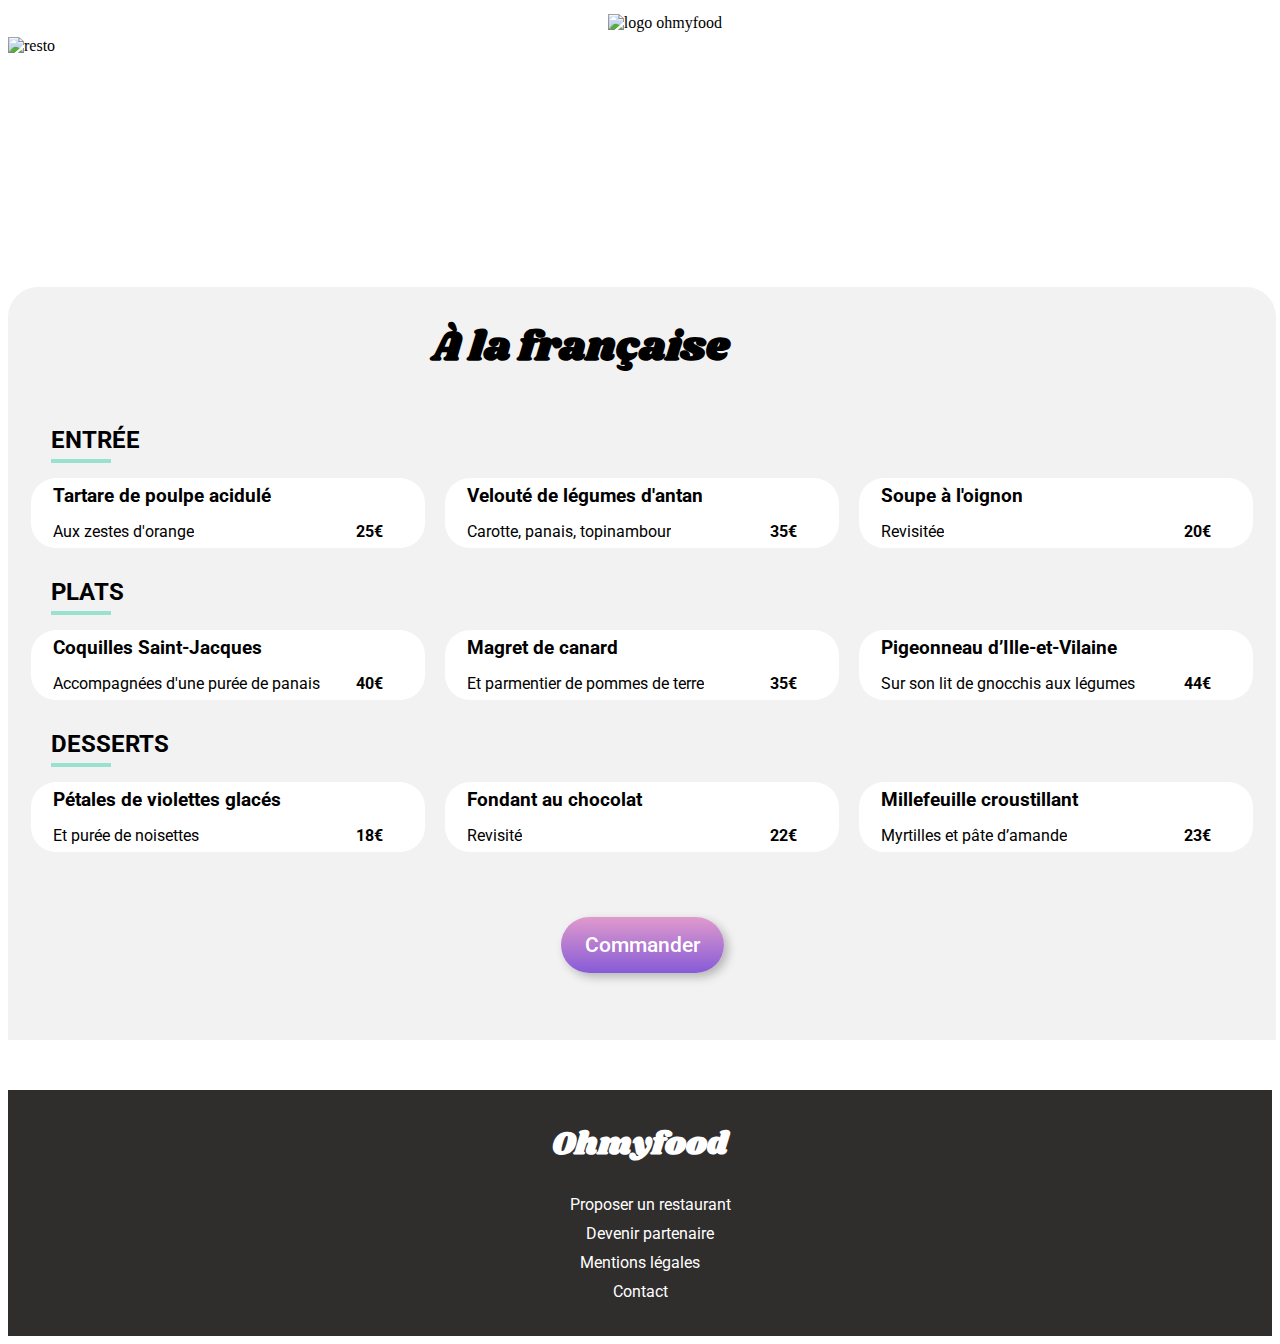
==== a_la_francaise.html @ dc43dd8e "finalisation responsive" ====
<!DOCTYPE html>
<html lang="fr">
    <head>
        <meta charset ="UTF-8"/>
		<link rel="stylesheet" href="https://use.fontawesome.com/releases/v5.15.3/css/all.css" integrity="sha384-SZXxX4whJ79/gErwcOYf+zWLeJdY/qpuqC4cAa9rOGUstPomtqpuNWT9wdPEn2fk" crossorigin="anonymous">
        <link rel="preconnect" href="https://fonts.googleapis.com">
        <link rel="preconnect" href="https://fonts.gstatic.com" crossorigin>
        <link href="https://fonts.googleapis.com/css2?family=Shrikhand&display=swap" rel="stylesheet">
        <link rel="preconnect" href="https://fonts.googleapis.com">
        <link rel="preconnect" href="https://fonts.gstatic.com" crossorigin>
        <link href="https://fonts.googleapis.com/css2?family=Roboto:wght@100;400&family=Shrikhand&display=swap" rel="stylesheet">
        <link rel="stylesheet" href="style.css"/>
        <meta name="viewport" content="width=device-width, initial-scale=1.0">
        <Title>Oh My Food !</Title>
    </head>
    <body>
       
        <header>
            <div class="logo">
               <a href="Accueil.html"><i class="fas fa-arrow-left"></i></a>
                <img  src="logo/ohmyfood@2x.svg " alt="logo ohmyfood" id="logo"/>
            </div>
        </header>    
            <div id="resto">
                <img src="restaurants/toa-heftiba-DQKerTsQwi0-unsplash.jpg" alt="resto" id="resto"/>
            </div>
        
        <section class="justify background_menu">
            <div class="heart title">
                <h1> À la française</h1>
               <div class="color">
                   <i class="far fa-heart"></i>
                   <i class="fas fa-heart"></i>
               </div> 
            </div>
           <div class="bloc_menu">
               
                <h2 class="border_bottom">ENTRÉE</h2>
                
               <div class="carte_menu">  
                    <div class="border_menu">
                        <h3 class="margin-right">Tartare de poulpe acidulé</h3>
                        <div class="price">
                            <p class="ingredient"> Aux zestes d'orange</p> 
                            <p class="price_menu">25€</p>
                        </div>    
                        <div class="check">
                            <div class="menu-icon">
                         <i class="menu-icon-check fas fa-check-circle"></i>
                            </div>
                        </div>
                                     
                    </div>
                    <div  class="border_menu">
                        <h3 class="margin-right">Velouté de légumes d'antan</h3>
                        <div class="price">
                        <p class="ingredient">Carotte, panais, topinambour </p>
                        <p class="price_menu">35€</p>
                        </div>
                        <div class="check">
                            <div class="menu-icon">
                         <i class="menu-icon-check fas fa-check-circle"></i>
                            </div>
                        </div>
                    </div>
                    <div class="border_menu">
                     <h3 class="margin-right" > Soupe à l'oignon</h3>
                        <div class="price">
                            <p class="ingredient"> Revisitée</p>
                            <p class="price_menu">20€</p>
                        </div>
                        <div class="check">
                            <div class="menu-icon">
                            <i class="menu-icon-check fas fa-check-circle"></i>
                            </div>
                        </div>
                    </div>
                </div>
           
                <h2 class="border_bottom">PLATS</h2>

                <div class="carte_menu">
                    <div class="border_menu">
                        <h3> Coquilles Saint-Jacques</h3>
                        <div class="price">
                            <p class="ingredient">Accompagnées d'une purée de panais</p>
                        
                            <p class="price_menu">40€</p>
                        </div>
                        <div class="check">
                            <div class="menu-icon">
                         <i class="menu-icon-check fas fa-check-circle"></i>
                            </div>
                        </div>
                    </div>
                    <div class="border_menu">
                        <h3>Magret de canard</h3>
                        <div class="price">
                         <p class="ingredient">Et parmentier de pommes de terre</p>
                        
                            <p class="price_menu">35€</p>
                        </div>
                        <div class="check">
                            <div class="menu-icon">
                         <i class="menu-icon-check fas fa-check-circle"></i>
                            </div>
                        </div>
                    </div>
                    <div class="border_menu">
                        <h3> Pigeonneau d’Ille-et-Vilaine</h3>
                        <div class="price">
                         <p class="ingredient"> Sur son lit de gnocchis aux légumes</p>
                         <p class="price_menu">44€</p>
                        </div>
                        <div class="check">
                            <div class="menu-icon">
                         <i class="menu-icon-check fas fa-check-circle"></i>
                            </div>
                        </div>
                    </div>   
                 </div>

           
                <h2 class="border_bottom">DESSERTS</h2>

                <div class="carte_menu">
                    <div class="border_menu">
                    
                        <h3>Pétales de violettes glacés</h3>
                        <div class="price">
                        <p class="ingredient"> Et purée de noisettes</p>
            
                        <p class="price_menu">18€</p>
                        </div>
                        <div class="check">
                            <div class="menu-icon">
                            <i class="menu-icon-check fas fa-check-circle"></i>
                            </div>
                        </div>
                    </div>
                    <div class="border_menu">
                        
                        <h3> Fondant au chocolat</h3>
                        <div class="price">
                        <p class="ingredient">  Revisité</p>
                        
                        <p class="price_menu">22€</p>
                        </div>
                        <div class="check">
                            <div class="menu-icon">
                         <i class="menu-icon-check fas fa-check-circle"></i>
                            </div>
                        </div>
                    </div>
                    <div class="border_menu">
                
                        <h3> Millefeuille croustillant</h3> 
                        <div class="price">
                        <p class="ingredient">   Myrtilles et pâte d’amande</p>
                    
                        <p class="price_menu">23€</p>
                        </div>
                        <div class="check">
                            <div class="menu-icon">
                        <i class="menu-icon-check fas fa-check-circle"></i>
                            </div>
                        </div>
                    </div>
                </div>   
            
            <div class="commande">
            <a class="btn">
                <span >Commander</span>
            </a>
            </div>
        </section>

    </body>
    <footer class="fond">
        
        <h1 class="white">Ohmyfood</h1>
        
        <div class="bloc_footer">
           
            <div class="align">
                <a href="" class="option"><i class="fas fa-utensils" class="marge"></i>Proposer un restaurant</a>
            </div>
            
            <div class="align">  
                <a href="" class="option"><i class="fas fa-hands-helping" class="marge"></i>Devenir partenaire</a>
            </div>
        
            <div class="align">
                <a href="" class="option">Mentions légales</a>
            </div>
            <div class="align">
                <a href="mailto:webmaster@example.com" class="option">Contact</a>
            </div>
        </div>
    </footer>


</html>
---- style.css ----
body
{   width:100%;
    height:100%;
}


h1
{
    font-family:"shrikhand", 'sans serif';
}
h2, p , h3, a, span
{
    font-family:"roboto", 'sans serif';
    margin-top:5px;
    margin-bottom:5px;
}
                                   
                                            /*loader*/
                                            
                                            
.loader
{   
    background-color:#dddddd;
    text-align: center;
    font-size:40px;
    font-family:"roboto", 'sans serif';
    width:100%;
    height:100%;
    position:fixed;
    display:flex;
    flex-direction: column;
    justify-content: center;
    align-items: center;
    z-index: 3;
    animation:loader-page 3s ease-out normal forwards;
}
@keyframes loader-page
{
    0%{opacity:1;}
    70%{opacity:0.9;}
    90% {opacity:0;}
    100%{visibility: hidden;
    opacity:0;}
}
.spinner
{
  width:50px;
  height:50px;
  display:inline-block;
  vertical-align: middle;
  position: relative;
}
.loader-spin
{
    border-radius:50px;
    margin-bottom:30px;
    width:80px;
    height:80px;
    border:10px solid transparent;
    border-left-color: #f3f3f3;
    border-top-color:#9356DC;
    border-bottom-color:#FF79DA;
    border-right-color:#99E2D0;
    animation:spin 2s linear infinite;
}
@keyframes spin 
{
    0% {-webkit-transform: rotate(0deg);}
    100%{-webkit-transform: rotate(360deg);}
    0% {transform: rotate(0deg);}
    100%{transform: rotate(360deg);}
}

.letter
{
    color:linear-gradient(#9356DC,#FF79DA,#99E2D0);
    letter-spacing:10px;
    animation: flash 1.2s linear infinite;

}
@keyframes flash

{
    0%{color:#9356DC;
    text-shadow: 0 0 7px #99E2D0}
    90%{color:#99E2D0;
    text-shadow:none;}
    100%{color:  #FF79DA;
    text-shadow: 0 0 7px ;
    }
}
.letter:nth-child(1)
{
    animation-delay: 0.1s;
}
.letter:nth-child(2)
{
    animation-delay: 0.2s;
}
.letter:nth-child(3)
{
    animation-delay: 0.3s;
}
.letter:nth-child(4)
{
    animation-delay: 0.4s;
}
.letter:nth-child(5)
{
    animation-delay: 0.5s;
}
.letter:nth-child(6)
{
    animation-delay: 0.6s;
}
.letter:nth-child(7)
{
    animation-delay: 0.7s;
}
.letter:nth-child(8)
{
    animation-delay: 0.8s;
}
.letter:nth-child(1)
{
    animation-delay: 0.1s;
}
.letter:nth-child(9)
{
    animation-delay: 0.9s;
}
.letter:nth-child(10)
{
    animation-delay: 0.10s;
}

                            /*formulaire*/
form
{
    width:100%;
    border:2px solid #F2F2F2;
    background-color: #e9e9e9;
    display:flex;
    justify-content: center;
    /*padding-left: 80px;*/
    font-size:1em; 
    padding-top:10px;
    padding-bottom: 10px;
    -webkit-box-shadow: inset 0px 4px 12px 10px rgba(178,178,178,0.61) ;
    box-shadow: inset 0px 4px 12px 10px rgba(178,178,178,0.61) ;
}
#recherche
{
    border:none;
    background-color:inherit;
    color: black;
    font-weight: bold;
    font-size: 1.1em;
    width:200px;
}
.fasfa-map-marker-alt
{
    color:black;
}
#intro
{
    display:flex;
    flex-direction: column;
    justify-content: center;
    width:100%;
    background-color: #F2F2F2;
    border:2px solid transparent;
    align-items: center;
    padding-top:20px;
    padding-bottom: 20px;
}
.reserve
{
    display:flex;
    flex-direction: column;
    justify-content: center;
    align-items:center;
}
.white
{
    color:white;
    display:flex;
    justify-content: center;

}


.btn
{
    background: linear-gradient(to top, #865bd7, #e09acc);
    border: 0;
    padding: 1rem 1.5rem;
    font-weight: 500;
    font-size: 1.3rem;
    border-radius: 100px;
    color: #FFFFFF;
    cursor: pointer;
    transition-duration: 0.25s;
    box-shadow: 0.25rem 0.25rem 10px rgb(0 0 0 / 25%);
    text-align:center;
    margin-top:25px;
   
}
.btn:hover {
    background: linear-gradient(to top, #a584e1, #ecc1e0);
    box-shadow: 0.25rem 0.25rem 10px rgb(0 0 0 / 50%);

}
section h2
{
    margin-left:30px;
    margin-top:20px;
}
.function
{
    display:flex;
    flex-direction:row;
    font-family:"roboto", "sans serif";
    justify-content: space-around;
    list-style:none;
    padding:30px;
    counter-reset: number;
    font-weight: bold;
    flex-wrap: wrap;
    width:100%;
}
.list::before
{
    content:counter(number);
    counter-increment: number;
    background-color: #9356DC;
    border-radius:50%;
    padding:0.2rem 0.5rem;
    margin-left:-22px;
    color:white;
}
.bordure
{
    border:2px solid transparent;
    border-radius:25px;
    padding:10px;
    background-color: #F2F2F2;
    box-shadow: 0.25rem 0.25rem 10px rgb(0 0 0 / 25%);
    cursor:pointer;
}
.bordure:hover
{
    transition-duration: 0.25s;
    box-shadow: 0.25rem 0.25rem 10px rgb(0 0 0 / 50%);

}

i
{
    padding:10px;
}

.bordure:hover .fas
{
    color:#9356DC;
}
.bloc
{
    display:flex;
    flex-direction:row;
    padding:10px;
    flex-wrap:wrap;
    width:100%;
    justify-content: space-around;
}
.carte
{
    display:flex;
    flex-direction: column;
    width:600px;
    height:300px;
    background-color: white;
    box-shadow: 2px 2px 6px grey;
    border-radius:25px;
    margin-top:20px;
    margin-bottom:45px;
    cursor:pointer;
   text-decoration: none;
   position:relative;
 
}
.carte:hover{
    -webkit-box-shadow: 5px 10px 10px 8px rgba(0,0,0,0.5); 
    box-shadow: 5px 10px 10px 8px rgba(0,0,0,0.5);
}
.carte a 
{
    margin-top:0;
}
.carte .new
{
    background-color: #99E2D0;
    border-radius:5px;
    padding-right:15px;
    padding-left:15px;
    padding-top:7px;
    padding-bottom:7px;
    color: #008766;
    font-size:1.2em;
    z-index: 2;
    position:absolute;
    top:20px;
    right:20px;
}

.border
{
    width:100%;
    height:200px;
    border-radius:25px 25px 0 0;
    height:210px;
    object-fit:cover;
}

.bloc_footer
{
    display:flex;
    flex-direction: column;
    text-align: center;
}
.description
{
    margin-left:20px;
}
.description, a 
{
    text-decoration: none;
    color:black;

}
.heart
{
    display:flex;
    justify-content: space-between;
    align-items: flex-end;
    margin-right:20px;
    align-items: center;
    margin-top: 0px;
    text-decoration: none;
}
.title
{
    width:400px;
    justify-content: space-between;
    font-size:1.3em;
    
}
.color{
    display:flex;
    justify-content: center;
    align-items: center;
}
.color .far
{
    z-index:1;
    opacity:1;
    margin-top:20px;
    margin-right:30px;
    margin-bottom: 10px;
    
}
.color .far:hover
{
    cursor:pointer;
}
.color .fa-heart
{
    margin-right:30px;
    margin-bottom: 10px;
    position:absolute;
    font-size:20px;
}

.color .fas 
{
    background:linear-gradient(0deg, #FF79DA 0%, #9356DC 100%);
    -webkit-background-clip:text;
    -webkit-text-fill-color:transparent;
    z-index:2;
    transform:scale(1);
    margin-top:20px;
    opacity:0;
}
.color .fas:hover
{
    animation:button-heart 4s ease forwards;
    cursor:pointer;
    transition:1.5s;
    transform-origin:50% bottom;
    opacity:1;
}
@keyframes button-heart
{      50%
    {
        text-shadow: 0.25rem 0.25rem 10px rgb(0 0 0 / 20%);
    }
    100%
    {
        text-shadow: 0.25rem 0.25rem 10px rgb(0 0 0 / 40%);
    }
}
.fond
{
    background-color: rgb(48, 45, 45);
    color:white;
    padding-top:10px;
    padding-bottom:30px;
}
.align
{
    display:flex;
    flex-direction:row;
    justify-content:center;
}
.option
{   color:white;
    text-decoration:none;
}
.option:hover
{
    color:#9356DC;
}
.background
{
    background-color:#F2F2F2;
    padding:20px;

}


/*menu*/

.logo
{
    display:flex;
    align-items:center;
    justify-content: space-between;
   margin-right:550px;
}

#resto
{
    width:100%;
    height:300px;
    object-fit:cover;
}

.border_bottom
{
    border-bottom:4px solid #99E2D0;
    width:60px;
    padding-bottom:5px;
}
.justify
{
    display:flex;
    flex-direction: column;
    align-items: center;
    justify-content:center;
    width:100%;
    height:auto;
}

.border_menu
{
    border:2px solid transparent;
    background-color:white;
    border-radius: 25px;
    margin:10px;
    padding-right:20px;
    padding-left:20px;
    cursor:pointer;
    overflow:hidden;
    position:relative;
    width:350px;
   transform-origin: bottom;
    -webkit-animation: slide-top 1.5s cubic-bezier(0.250, 0.460, 0.450, 0.940) forwards;
	        animation: slide-top 1.5s cubic-bezier(0.250, 0.460, 0.450, 0.940) forwards;

}
@keyframes slide-top {
    0% {
      -webkit-transform: translateY(50px);
              transform: translateY(50px);
    }
    100% {
      -webkit-transform: translateY(0);
              transform: translateY(0);
    }
}
.border_menu:hover 
{
    overflow:hidden;
    text-overflow: ellipsis;
}
.background_menu
{
    border:2px solid transparent;
    background-color:#F2F2F2;
    border-radius: 30px 30px 0 0;
    position:relative;
    top:-50px;
    padding-bottom: 40px;
    
}
.price
{

    display:flex;
    justify-content: space-between;
    margin-right:20px;
    align-items: center;
    margin-top: 10px;
   
}
.border_menu:hover .price_menu
{
    margin-right:30px;
    overflow: hidden;
    
}
.carte_menu:hover .margin-right
{
    margin-right:40px;
    overflow:hidden;
    text-overflow: ellipsis;
}
.ingredient
{
    white-space: nowrap;
    overflow:hidden;
    text-overflow: ellipsis;
}
.price_menu
{
    font-weight:bold;
   
}
.carte_menu:hover .price_menu:hover
{
    transition:transform 0.3s linear;
}

.check
{   display:flex;
    align-items: center;
    justify-content: center;
    position:absolute;
    border: 2px solid transparent;
    width:65px;
    height:100%;
    top:15px;
    right:10px;
    border-radius:0 20px 20px 0;
    background-color:#99E2D0;
    margin:-1rem -5rem -1rem 2rem;
}



.check,.menu-icon
{   color:white;
    font-size:20px;
    
}
.border_menu:hover .menu-icon-check
{   transform:rotate(360deg);
    transition:transform 1s;
}
.carte_menu
{
    display:flex;
    flex-direction: row;
    flex-wrap:wrap;
    width:auto;
    
}
.border_menu:hover .check 
{
    margin-right: -1rem ;
    -webkit-animation: slide 1s cubic-bezier(0.250, 0.460, 0.450, 0.940) forwards;
	        animation: slide 1s cubic-bezier(0.250, 0.460, 0.450, 0.940) forwards;
    transition:transform 0.3s linear;
    transform-origin:right;
}
@keyframes slide 
{
    0% {
      -webkit-transform: translateX(60px);
              transform: translateX(60px);
    }
    100% {
      -webkit-transform: translateX(0);
              transform: translateX(0);
    }
}
.bloc_menu
{
    display:flex;
    flex-direction:column;
   padding-bottom: 20px;
}
.commande
{
    margin-top: 30px;
    display:flex;
    justify-content: center;
    align-items: center;
}

/*MEDIA QUERIES*/

/*ACCUEIL*/

@media all and (max-width:1280px)
{
    body 
    {
        width:auto;
    }
    form 
    {
        width:100%;
        padding-left:0;
    }
    .function
    {     
        width:100%;
    }
    .carte
    {
        width:45%;
        margin-left:30px;
    }
    .carte .new{
        margin-left:390px;
    }

    .bloc_footer
    {
        text-align: left;
    }
}
@media all and (max-width:800px)
{
    body 
    {
        width:auto;
    }
    .justify
    {
        width:100%;
    }
    form 
    {
        padding-left:0;
    }
    .function
    {     
        width:auto;
        padding-right:5px;
    }
    .bloc
    {
        width:100%;
    }
    .carte
    {
        width:45%;
    }
    .carte .new
    {
        margin-left:180px;
    }
   
}
@media all and (max-width:660px)
{
    .carte
    {
        width:70%;
    }
}
@media all and (max-width:600px)
{
    body 
    {
        width:auto;
        margin:0;
    }
    header
    {
        width:auto;
    }
    form
    {
        width:100%;
        padding-left:0; 
           
    }
    #intro
    {
        text-align: center;
    }
    .function
    {     
        width:auto;
    }
    .bordure
    {
        margin-bottom:20px;
    }
    .bloc
   {
     width:auto;
   }
   .carte
   {
       width:400px;;
   }
    .align
   {
       display:flex;
       justify-content: flex-start;
       flex-direction: column;
       margin-left:40px;
   }
    .white
    {
        justify-content: flex-start;
        margin-left:40px;
    }
}
@media all and (max-width:380px)
{
    header
    {
        width:auto;
    }
    .loader
    {font-size: 20px;}
    .loader-spin
    {
        width:50px;
        height:50px;
    }
   form
    {
        width:100%;
        padding-left: 0px;
     
    }
    #recherche
    {
        width:200px;
    }
    #intro
    {
        justify-content: center;
        align-items: center;
        width:auto;
    }
   #intro, h2 p 
    {
        display:flex;
       justify-content: center;
       align-items: center;
    
    }
    .reserve
    {
        width:80%;
        text-align: center;
        padding-right:10px;
    }
    .function
    {   flex-direction: column;  
        width:auto;
    }
    .bordure
    {
        margin-bottom:20px;
    }
    .background
    {
        width:auto;
        padding:0px;
    }
   .bloc
   {
       flex-direction: column;
       width:auto;
       margin-left:0;
       padding-left:0;
       padding-right: 15px;
   }
   .carte
   {
       flex-direction: column;
       width:auto;
     margin-left:20px;
   } 
   .align
   {
       display:flex;
       justify-content: flex-start;
       flex-direction: column;
       margin-left:20px;
   }
    .white
    {
        justify-content: flex-start;
        margin-left:20px;
    }
    /*menu*/
    .logo
    {
        margin-right:120px;
    }
    .background_menu
    {
        width:auto;
        margin-bottom:50px;
    }
    .bloc_menu
    {
        width:100%;
    }
  
    .title
    {
        width:300px;
    }
}
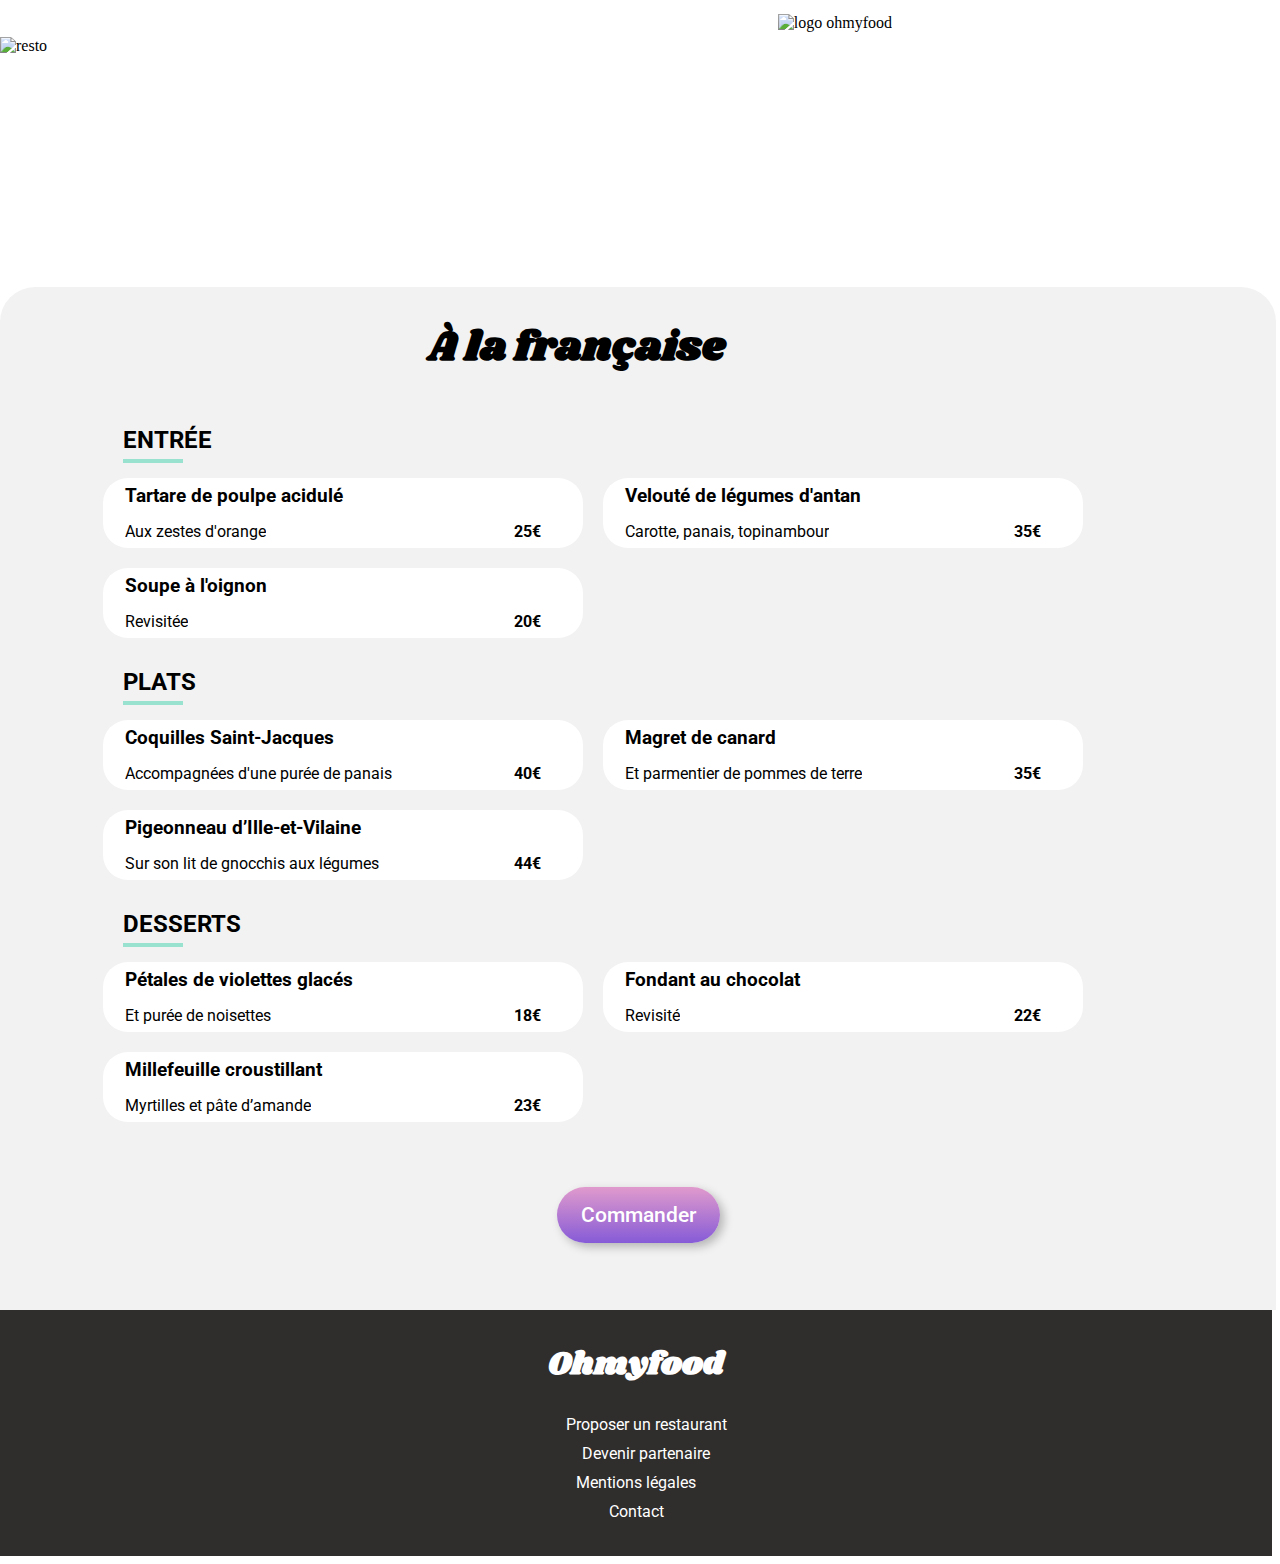
==== commit d6d83842: "modif fleche" ====
--- a/a_la_francaise.html
+++ b/a_la_francaise.html
@@ -17,7 +17,7 @@
        
         <header>
             <div class="logo">
-               <a href="Accueil.html"><i class="fas fa-arrow-left"></i></a>
+               <a href="Accueil.html"><i class="arrow fas fa-arrow-left"></i></a>
                 <img  src="logo/ohmyfood@2x.svg " alt="logo ohmyfood" id="logo"/>
             </div>
         </header>    
@@ -27,7 +27,7 @@
         
         <section class="justify background_menu">
             <div class="heart title">
-                <h1> À la française</h1>
+                <h1 class="title_menu"> À la française</h1>
                <div class="color">
                    <i class="far fa-heart"></i>
                    <i class="fas fa-heart"></i>
@@ -81,7 +81,7 @@
 
                 <div class="carte_menu">
                     <div class="border_menu">
-                        <h3> Coquilles Saint-Jacques</h3>
+                        <h3 class="margin-right"> Coquilles Saint-Jacques</h3>
                         <div class="price">
                             <p class="ingredient">Accompagnées d'une purée de panais</p>
                         
@@ -94,7 +94,7 @@
                         </div>
                     </div>
                     <div class="border_menu">
-                        <h3>Magret de canard</h3>
+                        <h3 class="margin-right">Magret de canard</h3>
                         <div class="price">
                          <p class="ingredient">Et parmentier de pommes de terre</p>
                         
@@ -107,7 +107,7 @@
                         </div>
                     </div>
                     <div class="border_menu">
-                        <h3> Pigeonneau d’Ille-et-Vilaine</h3>
+                        <h3 class="margin-right" > Pigeonneau d’Ille-et-Vilaine</h3>
                         <div class="price">
                          <p class="ingredient"> Sur son lit de gnocchis aux légumes</p>
                          <p class="price_menu">44€</p>
@@ -126,7 +126,7 @@
                 <div class="carte_menu">
                     <div class="border_menu">
                     
-                        <h3>Pétales de violettes glacés</h3>
+                        <h3 class="margin-right">Pétales de violettes glacés</h3>
                         <div class="price">
                         <p class="ingredient"> Et purée de noisettes</p>
             
@@ -140,7 +140,7 @@
                     </div>
                     <div class="border_menu">
                         
-                        <h3> Fondant au chocolat</h3>
+                        <h3 class="margin-right"> Fondant au chocolat</h3>
                         <div class="price">
                         <p class="ingredient">  Revisité</p>
                         
@@ -154,7 +154,7 @@
                     </div>
                     <div class="border_menu">
                 
-                        <h3> Millefeuille croustillant</h3> 
+                        <h3 class="margin-right" > Millefeuille croustillant</h3> 
                         <div class="price">
                         <p class="ingredient">   Myrtilles et pâte d’amande</p>
                     
--- a/style.css
+++ b/style.css
@@ -468,7 +468,8 @@
     align-items: center;
     justify-content:center;
     width:100%;
-    height:auto;
+    /*height:auto;*/
+   
 }
 
 .border_menu
@@ -507,11 +508,10 @@
 {
     border:2px solid transparent;
     background-color:#F2F2F2;
-    border-radius: 30px 30px 0 0;
+    border-radius: 35px 35px 0 0;
     position:relative;
-    top:-50px;
-    padding-bottom: 40px;
-    
+    margin-top:-50px;  
+    padding-bottom: 40px; 
 }
 .price
 {
@@ -627,6 +627,7 @@
     body 
     {
         width:auto;
+        margin-left:0;
     }
     form 
     {
@@ -639,16 +640,23 @@
     }
     .carte
     {
-        width:45%;
+        width:40%;
         margin-left:30px;
     }
     .carte .new{
         margin-left:390px;
     }
-
+    .border_menu
+    {
+        width:40%;
+    }
     .bloc_footer
     {
         text-align: left;
+    }
+    .logo
+    {
+        margin-right:380px;
     }
 }
 @media all and (max-width:800px)
@@ -682,7 +690,14 @@
     {
         margin-left:180px;
     }
-   
+    .border_menu
+    {
+        width:40%;
+    }
+    .logo
+    {
+        margin-right:270px;
+    }
 }
 @media all and (max-width:660px)
 {
@@ -690,13 +705,22 @@
     {
         width:70%;
     }
-}
+    .border_menu
+    {
+        width:35%;
+    }
+}
+
 @media all and (max-width:600px)
 {
     body 
     {
         width:auto;
         margin:0;
+    }
+    .logo
+    {
+        margin-right:150px;
     }
     header
     {
@@ -740,6 +764,10 @@
         justify-content: flex-start;
         margin-left:40px;
     }
+    .border_menu
+   {
+       width:80%;
+   }
 }
 @media all and (max-width:380px)
 {
@@ -825,22 +853,38 @@
     /*menu*/
     .logo
     {
-        margin-right:120px;
+        margin-right:100px;
+    }
+    .title
+    {
+        font-size: 1.1rem;
+    }
+    .color
+    {
+        margin-bottom: 5px;
     }
     .background_menu
     {
         width:auto;
-        margin-bottom:50px;
     }
     .bloc_menu
     {
         width:100%;
     }
-  
+   .border_menu
+   {
+       width:80%;
+   }
     .title
     {
         width:300px;
     }
 }
 
-
+@media all and (max-width:300px)
+{
+    .logo
+    {
+       width:100%;
+    }
+}
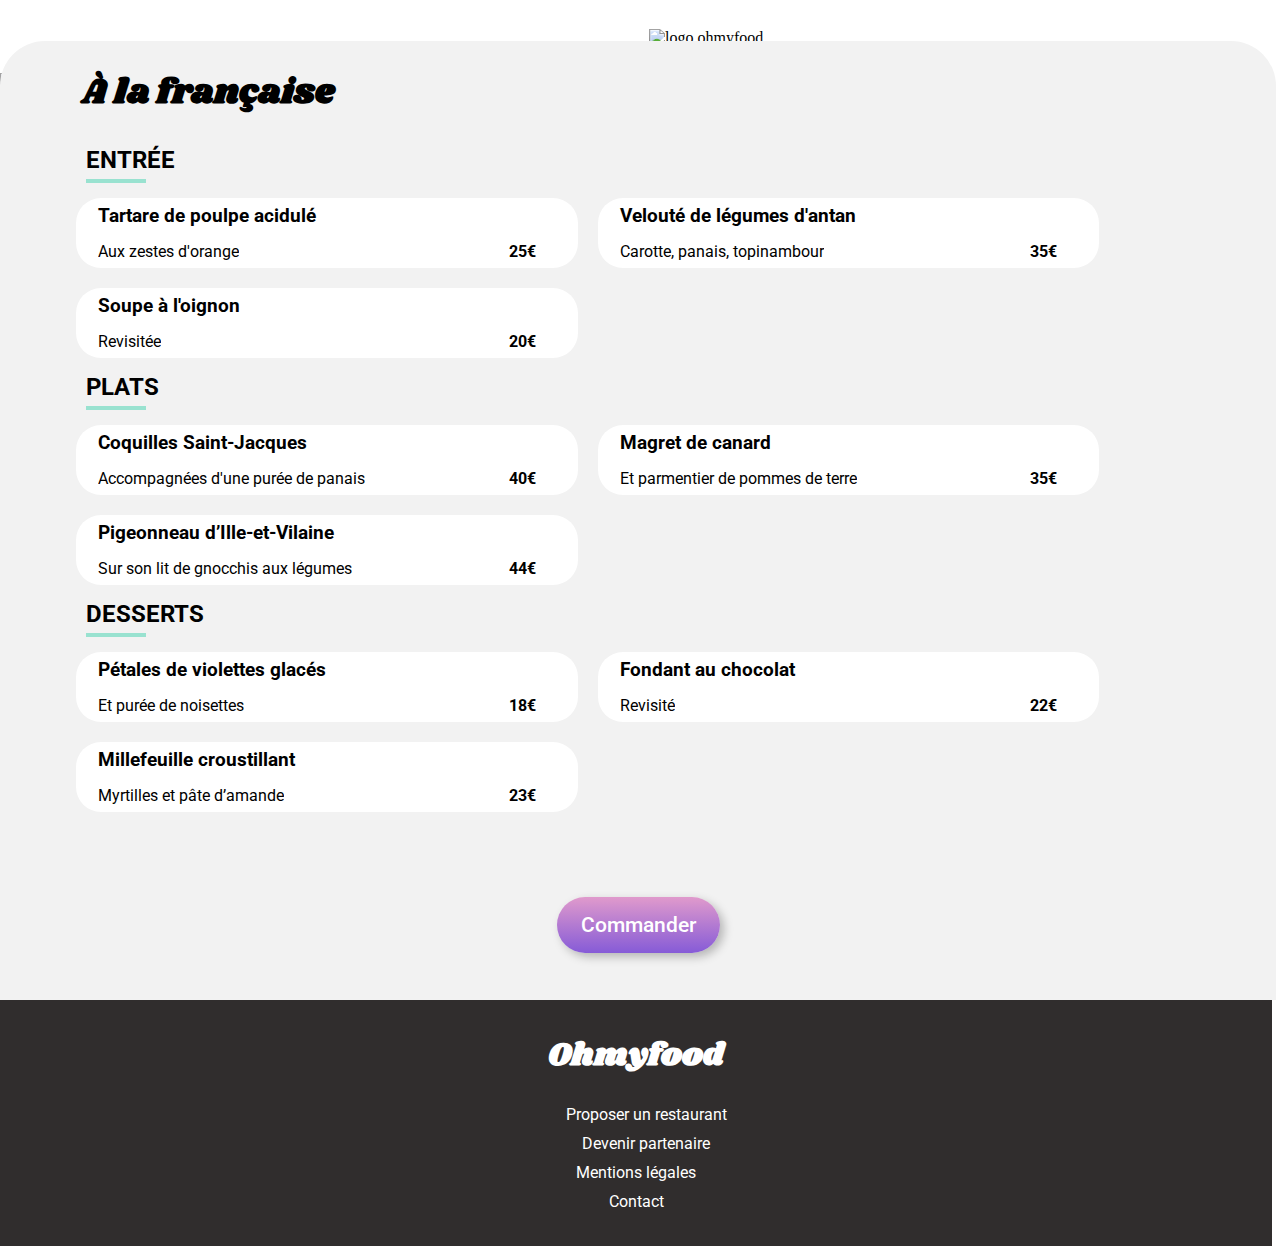
==== commit d5c0062e: "modif section" ====
--- a/a_la_francaise.html
+++ b/a_la_francaise.html
@@ -21,11 +21,11 @@
                 <img  src="logo/ohmyfood@2x.svg " alt="logo ohmyfood" id="logo"/>
             </div>
         </header>    
-            <div id="resto">
+            <div >
                 <img src="restaurants/toa-heftiba-DQKerTsQwi0-unsplash.jpg" alt="resto" id="resto"/>
             </div>
         
-        <section class="justify background_menu">
+        <div class="justify background_menu">
             <div class="heart title">
                 <h1 class="title_menu"> À la française</h1>
                <div class="color">
@@ -167,37 +167,37 @@
                         </div>
                     </div>
                 </div>   
-            
+            </div>
             <div class="commande">
-            <a class="btn">
-                <span >Commander</span>
-            </a>
-            </div>
-        </section>
-
+                <a class="btn">
+                    <span >Commander</span>
+                </a>
+            </div>
+        </div>
+
+    
+        <footer class="fond">
+            
+            <h1 class="white">Ohmyfood</h1>
+            
+            <div class="bloc_footer">
+            
+                <div class="align">
+                    <a href="" class="option"><i class="fas fa-utensils marge"></i>Proposer un restaurant</a>
+                </div>
+                
+                <div class="align">  
+                    <a href="" class="option"><i class="fas fa-hands-helping marge"></i>Devenir partenaire</a>
+                </div>
+            
+                <div class="align">
+                    <a href="" class="option">Mentions légales</a>
+                </div>
+                <div class="align">
+                    <a href="mailto:webmaster@example.com" class="option">Contact</a>
+                </div>
+            </div>
+        </footer>
     </body>
-    <footer class="fond">
-        
-        <h1 class="white">Ohmyfood</h1>
-        
-        <div class="bloc_footer">
-           
-            <div class="align">
-                <a href="" class="option"><i class="fas fa-utensils" class="marge"></i>Proposer un restaurant</a>
-            </div>
-            
-            <div class="align">  
-                <a href="" class="option"><i class="fas fa-hands-helping" class="marge"></i>Devenir partenaire</a>
-            </div>
-        
-            <div class="align">
-                <a href="" class="option">Mentions légales</a>
-            </div>
-            <div class="align">
-                <a href="mailto:webmaster@example.com" class="option">Contact</a>
-            </div>
-        </div>
-    </footer>
-
 
 </html>--- a/style.css
+++ b/style.css
@@ -65,15 +65,13 @@
 }
 @keyframes spin 
 {
-    0% {-webkit-transform: rotate(0deg);}
-    100%{-webkit-transform: rotate(360deg);}
     0% {transform: rotate(0deg);}
     100%{transform: rotate(360deg);}
 }
 
 .letter
 {
-    color:linear-gradient(#9356DC,#FF79DA,#99E2D0);
+    color:#9356DC;
     letter-spacing:10px;
     animation: flash 1.2s linear infinite;
 
@@ -142,11 +140,9 @@
     background-color: #e9e9e9;
     display:flex;
     justify-content: center;
-    /*padding-left: 80px;*/
     font-size:1em; 
     padding-top:10px;
     padding-bottom: 10px;
-    -webkit-box-shadow: inset 0px 4px 12px 10px rgba(178,178,178,0.61) ;
     box-shadow: inset 0px 4px 12px 10px rgba(178,178,178,0.61) ;
 }
 #recherche
@@ -289,8 +285,8 @@
    position:relative;
  
 }
-.carte:hover{
-    -webkit-box-shadow: 5px 10px 10px 8px rgba(0,0,0,0.5); 
+.carte:hover
+{
     box-shadow: 5px 10px 10px 8px rgba(0,0,0,0.5);
 }
 .carte a 
@@ -342,18 +338,19 @@
 {
     display:flex;
     justify-content: space-between;
-    align-items: flex-end;
-    margin-right:20px;
+    margin-right:30px;
     align-items: center;
     margin-top: 0px;
     text-decoration: none;
+    white-space:nowrap ;
 }
 .title
 {
-    width:400px;
+    width:85%;
     justify-content: space-between;
-    font-size:1.3em;
-    
+    font-size:1.1em;
+    column-gap: 30px;
+      
 }
 .color{
     display:flex;
@@ -375,10 +372,10 @@
 }
 .color .fa-heart
 {
-    margin-right:30px;
-    margin-bottom: 10px;
+    margin-right:40px;
+    margin-bottom: 15px;
     position:absolute;
-    font-size:20px;
+    font-size:23px;
 }
 
 .color .fas 
@@ -444,8 +441,18 @@
 {
     display:flex;
     align-items:center;
-    justify-content: space-between;
-   margin-right:550px;
+    justify-content:flex-end;
+    margin-right:45%; 
+    position:relative;
+    margin-bottom:5px; 
+    height:60px; 
+}
+.arrow
+{
+    position:absolute;
+    font-size:20px;
+    left:20px;
+    bottom:10px;
 }
 
 #resto
@@ -460,6 +467,7 @@
     border-bottom:4px solid #99E2D0;
     width:60px;
     padding-bottom:5px;
+    margin-left:20px;
 }
 .justify
 {
@@ -467,14 +475,13 @@
     flex-direction: column;
     align-items: center;
     justify-content:center;
-    width:100%;
-    /*height:auto;*/
-   
+    width:100%;  
 }
 
 .border_menu
 {
     border:2px solid transparent;
+    justify-content: center;
     background-color:white;
     border-radius: 25px;
     margin:10px;
@@ -483,20 +490,17 @@
     cursor:pointer;
     overflow:hidden;
     position:relative;
-    width:350px;
+    width:340px;
    transform-origin: bottom;
-    -webkit-animation: slide-top 1.5s cubic-bezier(0.250, 0.460, 0.450, 0.940) forwards;
 	        animation: slide-top 1.5s cubic-bezier(0.250, 0.460, 0.450, 0.940) forwards;
 
 }
 @keyframes slide-top {
     0% {
-      -webkit-transform: translateY(50px);
-              transform: translateY(50px);
+        transform: translateY(50px);
     }
     100% {
-      -webkit-transform: translateY(0);
-              transform: translateY(0);
+        transform: translateY(0);
     }
 }
 .border_menu:hover 
@@ -508,7 +512,7 @@
 {
     border:2px solid transparent;
     background-color:#F2F2F2;
-    border-radius: 35px 35px 0 0;
+    border-radius: 45px 45px 0 0;
     position:relative;
     margin-top:-50px;  
     padding-bottom: 40px; 
@@ -527,7 +531,6 @@
 {
     margin-right:30px;
     overflow: hidden;
-    
 }
 .carte_menu:hover .margin-right
 {
@@ -544,6 +547,7 @@
 .price_menu
 {
     font-weight:bold;
+   
    
 }
 .carte_menu:hover .price_menu:hover
@@ -588,20 +592,17 @@
 .border_menu:hover .check 
 {
     margin-right: -1rem ;
-    -webkit-animation: slide 1s cubic-bezier(0.250, 0.460, 0.450, 0.940) forwards;
-	        animation: slide 1s cubic-bezier(0.250, 0.460, 0.450, 0.940) forwards;
+	animation: slide 1s cubic-bezier(0.250, 0.460, 0.450, 0.940) forwards;
     transition:transform 0.3s linear;
     transform-origin:right;
 }
 @keyframes slide 
 {
     0% {
-      -webkit-transform: translateX(60px);
-              transform: translateX(60px);
+        transform: translateX(60px);
     }
     100% {
-      -webkit-transform: translateX(0);
-              transform: translateX(0);
+         transform: translateX(0);
     }
 }
 .bloc_menu
@@ -609,6 +610,7 @@
     display:flex;
     flex-direction:column;
    padding-bottom: 20px;
+   width:90%;
 }
 .commande
 {
@@ -629,6 +631,7 @@
         width:auto;
         margin-left:0;
     }
+   
     form 
     {
         width:100%;
@@ -656,7 +659,8 @@
     }
     .logo
     {
-        margin-right:380px;
+        width:auto;
+        margin-right:40%;
     }
 }
 @media all and (max-width:800px)
@@ -690,25 +694,42 @@
     {
         margin-left:180px;
     }
+    .carte_menu
+    {
+        width:100%;
+        flex-wrap: wrap;
+    }
+    .margin-right
+    {
+        white-space: nowrap;
+        overflow:hidden;
+        text-overflow: ellipsis;
+    }
+    .logo
+    {
+       width:auto;
+    }
     .border_menu
     {
-        width:40%;
+        width:35%;
+        flex-wrap: wrap;
+    }
+}
+@media all and (max-width:660px)
+{
+    .carte
+    {
+        width:70%;
+    }
+    .border_menu
+    {
+        width:100%;
     }
     .logo
     {
-        margin-right:270px;
-    }
-}
-@media all and (max-width:660px)
-{
-    .carte
-    {
-        width:70%;
-    }
-    .border_menu
-    {
-        width:35%;
-    }
+        width:auto;
+    }
+  
 }
 
 @media all and (max-width:600px)
@@ -720,12 +741,10 @@
     }
     .logo
     {
-        margin-right:150px;
-    }
-    header
-    {
-        width:auto;
-    }
+        width:auto;
+        margin-right:35%;
+    }
+    
     form
     {
         width:100%;
@@ -750,7 +769,7 @@
    }
    .carte
    {
-       width:400px;;
+       width:400px;
    }
     .align
    {
@@ -764,10 +783,23 @@
         justify-content: flex-start;
         margin-left:40px;
     }
+    .title
+    {
+        font-size:1rem;
+        overflow:hidden;
+        text-overflow: ellipsis;
+    }
     .border_menu
    {
-       width:80%;
+       width:100%;
    }
+}
+@media screen and (max-width:450px)
+{
+    .title_menu
+    {
+        font-size:1.6rem;
+    }
 }
 @media all and (max-width:380px)
 {
@@ -853,11 +885,21 @@
     /*menu*/
     .logo
     {
-        margin-right:100px;
+        margin-right:20%;
+    }
+    .heart
+    {
+        width:100%;
     }
     .title
-    {
-        font-size: 1.1rem;
+    {    width:90%; 
+        font-size:1rem; 
+    }
+    .title_menu
+    {
+        white-space: nowrap;
+        overflow:hidden;
+        text-overflow: ellipsis;
     }
     .color
     {
@@ -875,16 +917,44 @@
    {
        width:80%;
    }
-    .title
-    {
-        width:300px;
-    }
+   .border_menu:hover .margin-right
+   {
+    white-space: nowrap;
+    overflow:hidden;
+    text-overflow: ellipsis;
+   }
+   .border_menu:hover .price_menu
+   {
+       margin-right:50px;
+   }
+   
 }
 
 @media all and (max-width:300px)
 {
     .logo
     {
-       width:100%;
-    }
-}
+       margin-right:10%;
+    }
+   
+    .title_menu
+    {
+        white-space: nowrap;
+        overflow:hidden;
+        text-overflow: ellipsis;
+        margin-left:10px;
+    }
+    .color .fa-heart
+    {
+        font-size: 20px;
+    }
+    
+}
+@media all and (max-width:230px)
+{
+    #logo
+    {
+        font-size: 0.2rem;
+        justify-content: space-around;
+    }
+}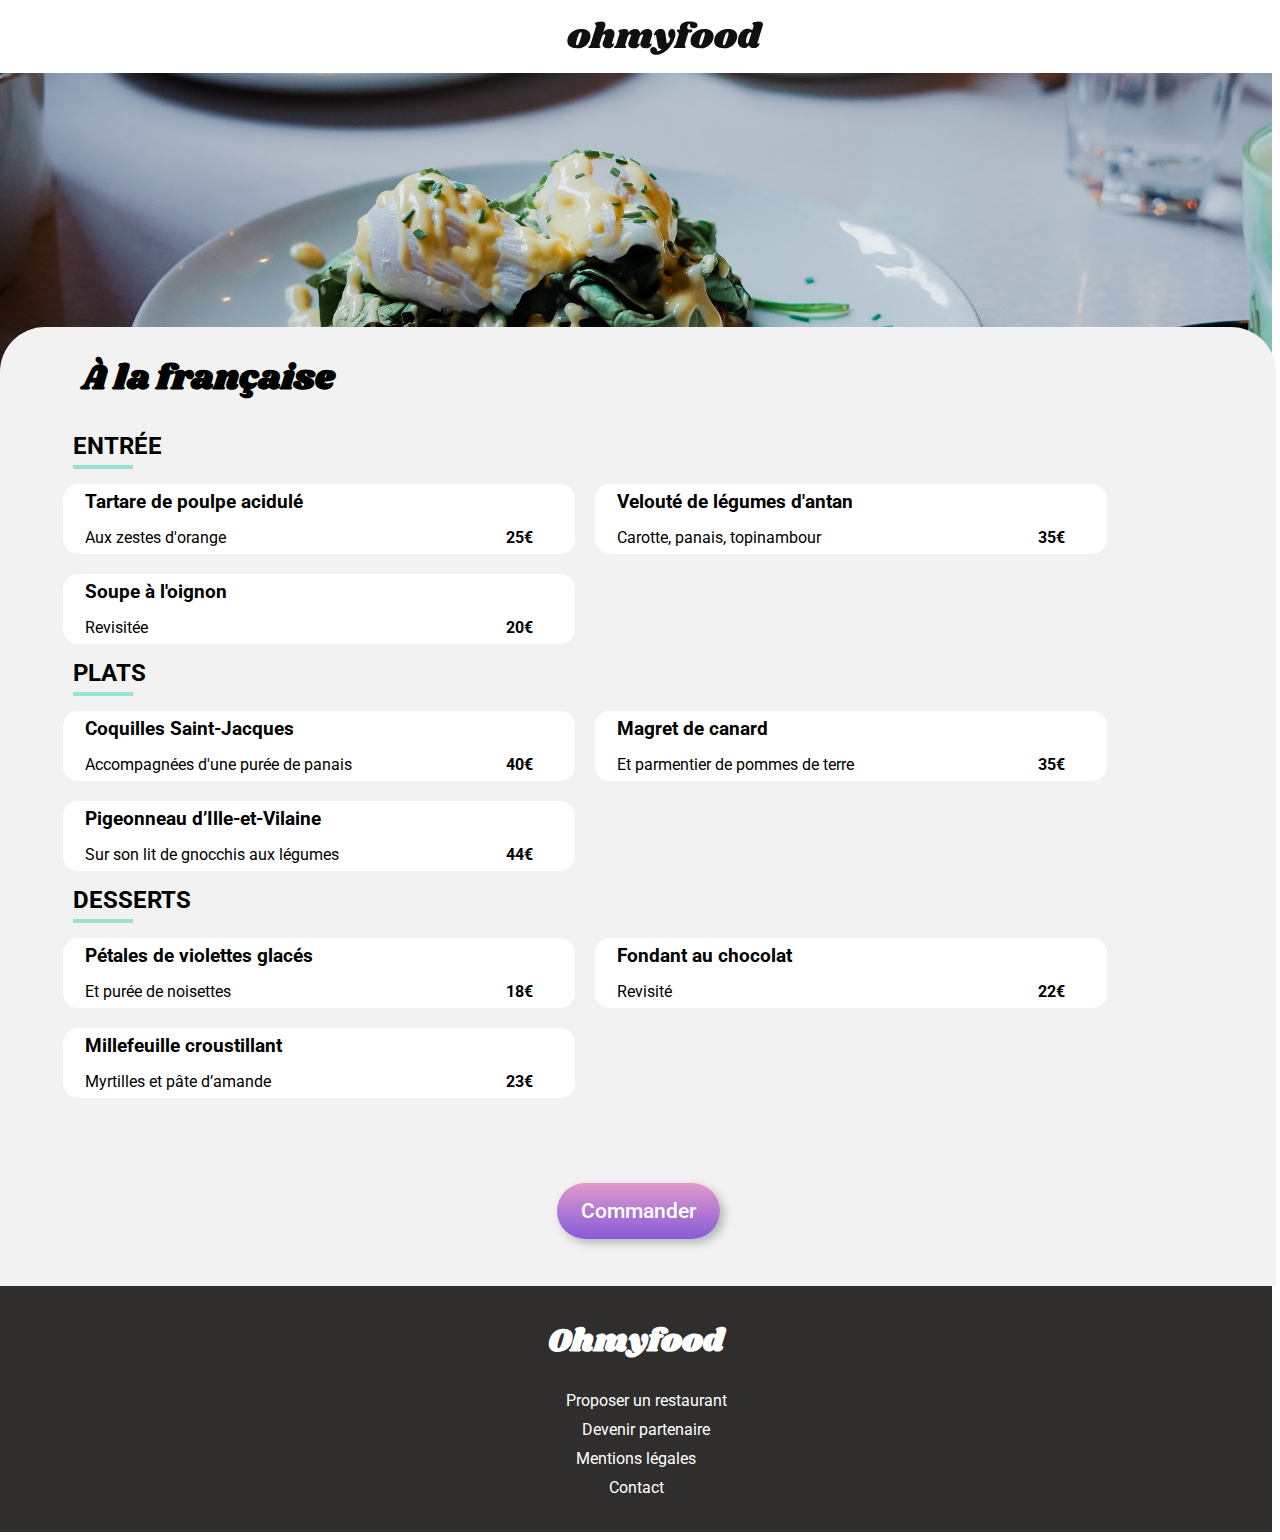
==== commit 1f5831b1: "ajout animation" ====
--- a/a_la_francaise.html
+++ b/a_la_francaise.html
@@ -25,7 +25,7 @@
                 <img src="restaurants/toa-heftiba-DQKerTsQwi0-unsplash.jpg" alt="resto" id="resto"/>
             </div>
         
-        <div class="justify background_menu">
+        <main class="justify background_menu">
             <div class="heart title">
                 <h1 class="title_menu"> À la française</h1>
                <div class="color">
@@ -37,7 +37,7 @@
                
                 <h2 class="border_bottom">ENTRÉE</h2>
                 
-               <div class="carte_menu">  
+               <div class="carte_menu animation1">  
                     <div class="border_menu">
                         <h3 class="margin-right">Tartare de poulpe acidulé</h3>
                         <div class="price">
@@ -79,7 +79,7 @@
            
                 <h2 class="border_bottom">PLATS</h2>
 
-                <div class="carte_menu">
+                <div class="carte_menu animation2">
                     <div class="border_menu">
                         <h3 class="margin-right"> Coquilles Saint-Jacques</h3>
                         <div class="price">
@@ -123,7 +123,7 @@
            
                 <h2 class="border_bottom">DESSERTS</h2>
 
-                <div class="carte_menu">
+                <div class="carte_menu animation3">
                     <div class="border_menu">
                     
                         <h3 class="margin-right">Pétales de violettes glacés</h3>
@@ -173,7 +173,7 @@
                     <span >Commander</span>
                 </a>
             </div>
-        </div>
+        </main>
 
     
         <footer class="fond">
--- a/style.css
+++ b/style.css
@@ -14,8 +14,8 @@
     margin-top:5px;
     margin-bottom:5px;
 }
-                                   
-                                            /*loader*/
+                    
+                /*LOADER*/
                                             
                                             
 .loader
@@ -131,8 +131,7 @@
 {
     animation-delay: 0.10s;
 }
-
-                            /*formulaire*/
+                /*FORMULAIRE*/
 form
 {
     width:100%;
@@ -158,6 +157,8 @@
 {
     color:black;
 }
+
+            /*TEXTE D'INTRODUCTION*/
 #intro
 {
     display:flex;
@@ -184,7 +185,7 @@
     justify-content: center;
 
 }
-
+                /*BOUTON*/
 
 .btn
 {
@@ -212,6 +213,7 @@
     margin-left:30px;
     margin-top:20px;
 }
+                        /*FONCTIONNEMENT*/
 .function
 {
     display:flex;
@@ -223,7 +225,7 @@
     counter-reset: number;
     font-weight: bold;
     flex-wrap: wrap;
-    width:100%;
+    width:auto;
 }
 .list::before
 {
@@ -260,6 +262,8 @@
 {
     color:#9356DC;
 }
+
+                        /*RESTAURANTS*/
 .bloc
 {
     display:flex;
@@ -293,6 +297,9 @@
 {
     margin-top:0;
 }
+
+/*NOUVEAU*/
+
 .carte .new
 {
     background-color: #99E2D0;
@@ -318,12 +325,7 @@
     object-fit:cover;
 }
 
-.bloc_footer
-{
-    display:flex;
-    flex-direction: column;
-    text-align: center;
-}
+
 .description
 {
     margin-left:20px;
@@ -334,6 +336,7 @@
     color:black;
 
 }
+                                /*COEUR*/
 .heart
 {
     display:flex;
@@ -344,14 +347,7 @@
     text-decoration: none;
     white-space:nowrap ;
 }
-.title
-{
-    width:85%;
-    justify-content: space-between;
-    font-size:1.1em;
-    column-gap: 30px;
-      
-}
+
 .color{
     display:flex;
     justify-content: center;
@@ -406,6 +402,8 @@
         text-shadow: 0.25rem 0.25rem 10px rgb(0 0 0 / 40%);
     }
 }
+
+                        /*FOOTER*/
 .fond
 {
     background-color: rgb(48, 45, 45);
@@ -434,8 +432,7 @@
 
 }
 
-
-/*menu*/
+                            /*PAGE MENU*/
 
 .logo
 {
@@ -461,7 +458,13 @@
     height:300px;
     object-fit:cover;
 }
-
+.title
+{
+    width:85%;
+    justify-content: space-between;
+    font-size:1.1em;
+    column-gap: 30px;    
+}
 .border_bottom
 {
     border-bottom:4px solid #99E2D0;
@@ -478,12 +481,20 @@
     width:100%;  
 }
 
+.bloc_menu
+{
+    display:flex;
+    flex-direction:column;
+   padding-bottom: 20px;
+   width:92%;
+}
+/*ANIMATION BLOC*/
 .border_menu
 {
     border:2px solid transparent;
     justify-content: center;
     background-color:white;
-    border-radius: 25px;
+    border-radius: 15px;
     margin:10px;
     padding-right:20px;
     padding-left:20px;
@@ -532,6 +543,13 @@
     margin-right:30px;
     overflow: hidden;
 }
+.carte_menu
+{
+    display:flex;
+    flex-direction: row;
+    flex-wrap:wrap;
+    width:auto;   
+}
 .carte_menu:hover .margin-right
 {
     margin-right:40px;
@@ -543,12 +561,11 @@
     white-space: nowrap;
     overflow:hidden;
     text-overflow: ellipsis;
+    flex:1;
 }
 .price_menu
 {
     font-weight:bold;
-   
-   
 }
 .carte_menu:hover .price_menu:hover
 {
@@ -561,7 +578,7 @@
     justify-content: center;
     position:absolute;
     border: 2px solid transparent;
-    width:65px;
+    width:63px;
     height:100%;
     top:15px;
     right:10px;
@@ -569,26 +586,16 @@
     background-color:#99E2D0;
     margin:-1rem -5rem -1rem 2rem;
 }
-
-
-
-.check,.menu-icon
-{   color:white;
-    font-size:20px;
-    
-}
 .border_menu:hover .menu-icon-check
 {   transform:rotate(360deg);
     transition:transform 1s;
 }
-.carte_menu
-{
-    display:flex;
-    flex-direction: row;
-    flex-wrap:wrap;
-    width:auto;
-    
-}
+
+.check,.menu-icon
+{   color:white;
+    font-size:20px;  
+}
+
 .border_menu:hover .check 
 {
     margin-right: -1rem ;
@@ -605,13 +612,7 @@
          transform: translateX(0);
     }
 }
-.bloc_menu
-{
-    display:flex;
-    flex-direction:column;
-   padding-bottom: 20px;
-   width:90%;
-}
+        /*BOUTON COMMANDER*/
 .commande
 {
     margin-top: 30px;
@@ -619,6 +620,15 @@
     justify-content: center;
     align-items: center;
 }
+                            /*FOOTER*/
+
+
+ .bloc_footer
+{
+display:flex;
+flex-direction: column;
+text-align: center;
+}
 
 /*MEDIA QUERIES*/
 
@@ -639,7 +649,7 @@
     }
     .function
     {     
-        width:100%;
+        width:auto;
     }
     .carte
     {
@@ -682,6 +692,7 @@
         width:auto;
         padding-right:5px;
     }
+   
     .bloc
     {
         width:100%;
@@ -724,6 +735,10 @@
     .border_menu
     {
         width:100%;
+    }
+    .function
+    {
+        width:auto;
     }
     .logo
     {
@@ -927,7 +942,14 @@
    {
        margin-right:50px;
    }
-   
+   .ingredient
+   {
+       font-size:15px;
+   }
+   h2 
+   {
+       font-size: 18px;
+   }
 }
 
 @media all and (max-width:300px)
